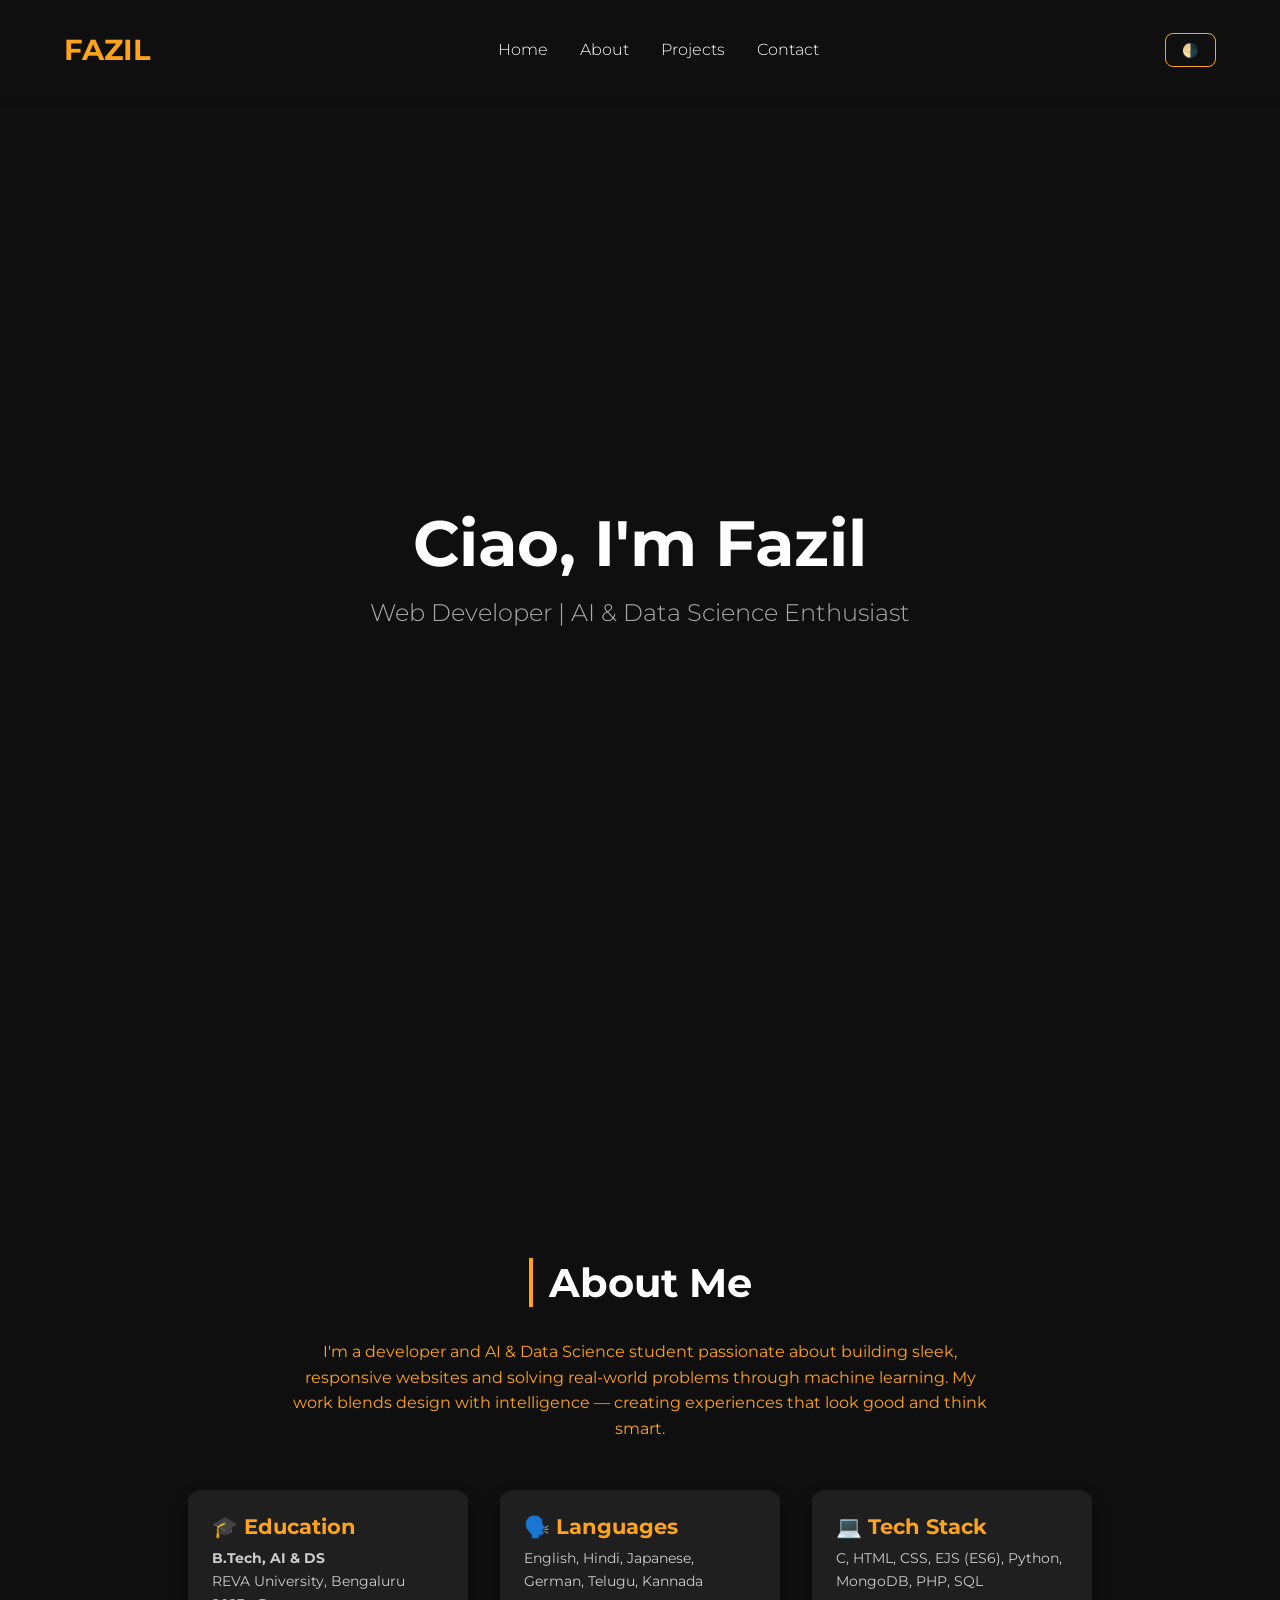
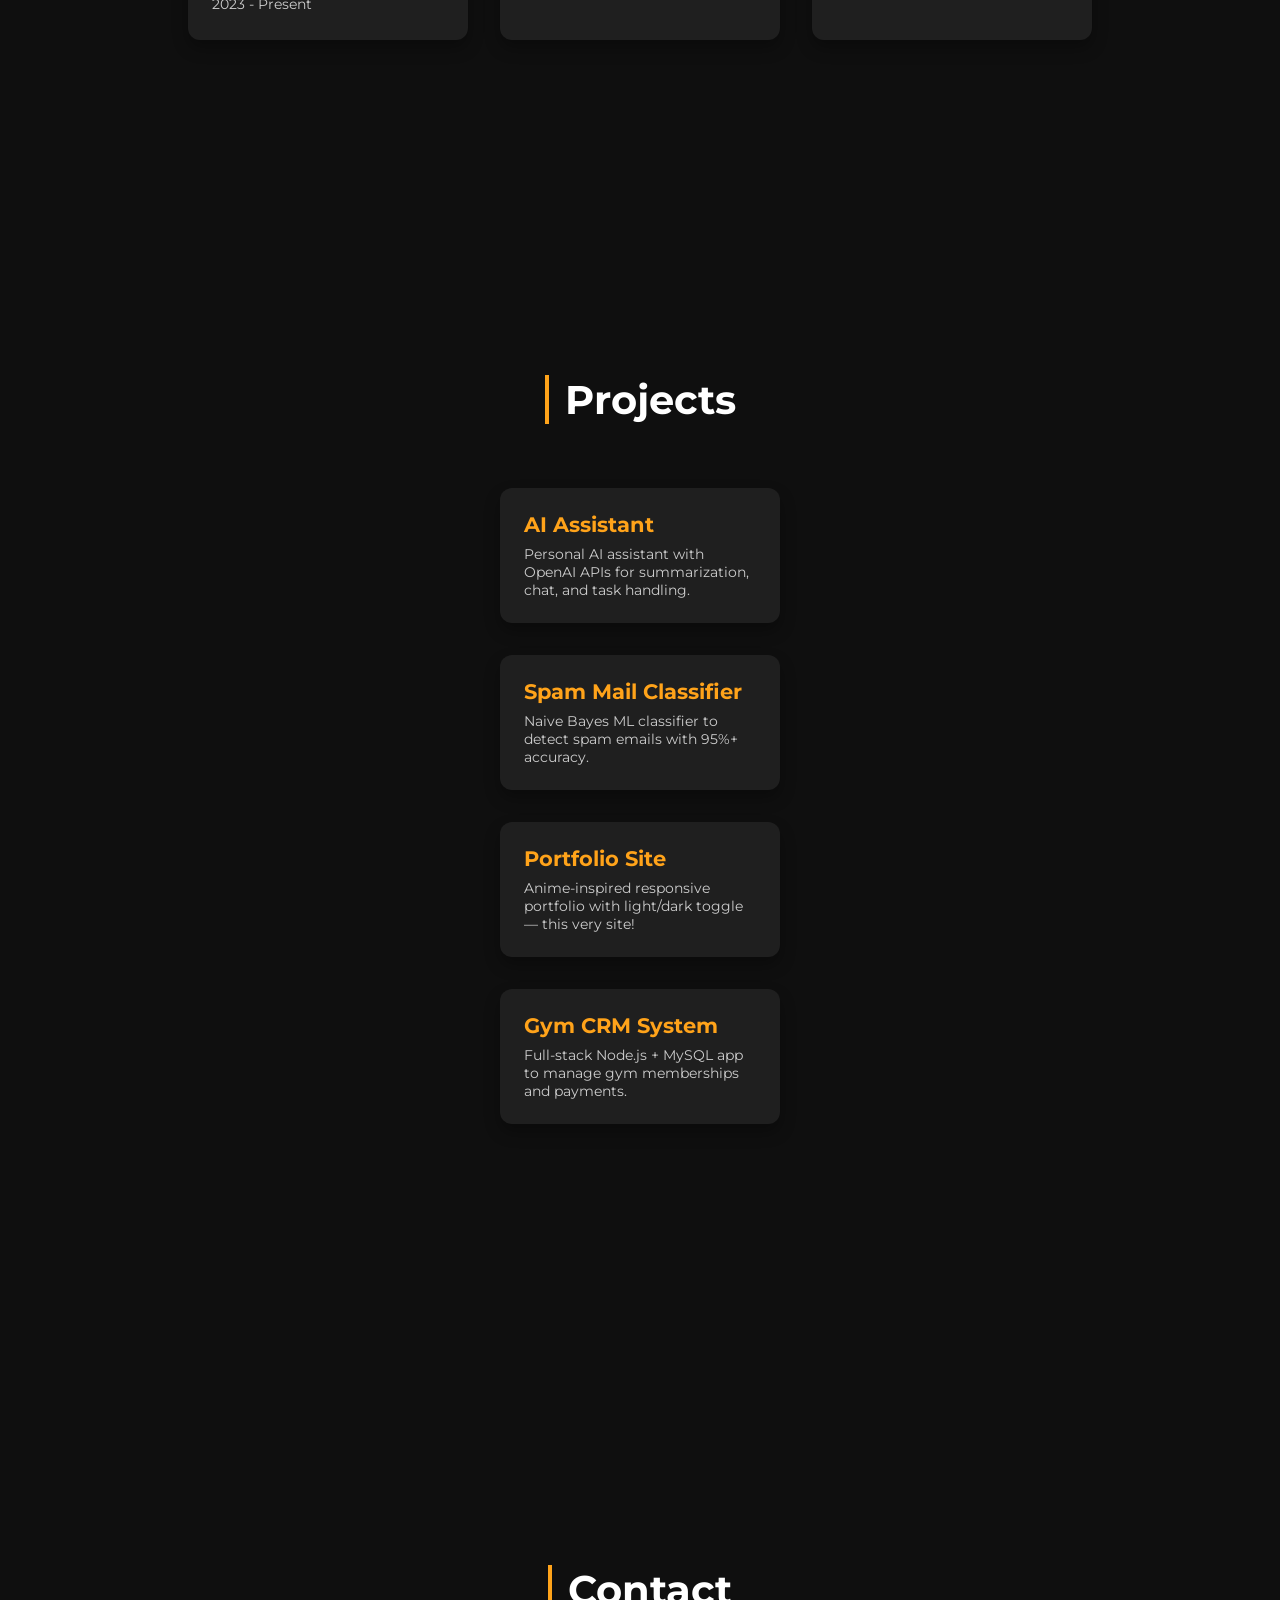
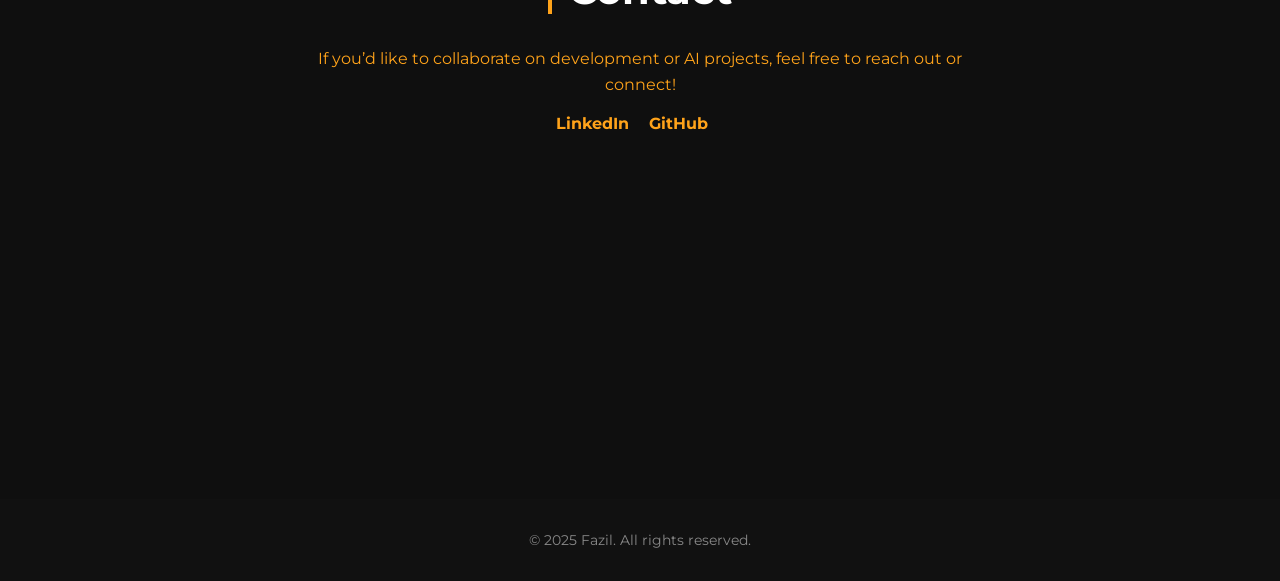
==== templates/index.html @ 6fd5983b "portfolio" ====
<!DOCTYPE html>
<html lang="en">
<head>
  <meta charset="UTF-8" />
  <meta name="viewport" content="width=device-width, initial-scale=1.0"/>
  <title>Portfolio</title>
  <link href="https://fonts.googleapis.com/css2?family=Montserrat:wght@300;700&display=swap" rel="stylesheet" />
  <style>
    :root {
      --bg-dark: #0f0f0f;
      --bg-light: #ffffff;
      --text-dark: #fff;
      --text-light: #000;
      --accent-dark: #ffa31a;
      --accent-light: #3ba5df;
    }

    body[data-theme="dark"] {
      background-color: var(--bg-dark);
      color: var(--text-dark);
    }

    body[data-theme="light"] {
      background-color: var(--bg-light);
      color: var(--text-light);
    }

    * {
      margin: 0;
      padding: 0;
      box-sizing: border-box;
      font-family: 'Montserrat', sans-serif;
      scroll-behavior: smooth;
    }

    body {
      transition: background 0.4s ease, color 0.4s ease;
    }

    nav {
      display: flex;
      justify-content: space-between;
      align-items: center;
      padding: 2rem 4rem;
      background-color: inherit;
      box-shadow: 0 2px 5px rgba(0, 0, 0, 0.1);
      position: sticky;
      top: 0;
      z-index: 999;
    }

    nav .logo {
      font-size: 1.8rem;
      font-weight: 700;
      color: var(--accent-dark);
    }

    body[data-theme="light"] nav .logo {
      color: var(--accent-light);
    }

    nav ul {
      list-style: none;
      display: flex;
      gap: 2rem;
    }

    nav ul li a {
      text-decoration: none;
      font-weight: 300;
      color: inherit;
      transition: color 0.3s;
    }

    nav ul li a:hover {
      color: var(--accent-dark);
    }

    body[data-theme="light"] nav ul li a:hover {
      color: var(--accent-light);
    }

    .theme-toggle {
      background: transparent;
      border: 1px solid var(--accent-dark);
      color: var(--accent-dark);
      padding: 0.5rem 1rem;
      border-radius: 8px;
      cursor: pointer;
    }

    body[data-theme="light"] .theme-toggle {
      border-color: var(--accent-light);
      color: var(--accent-light);
    }

    section {
      padding: 4rem 4rem;
      min-height: 100vh;
      display: flex;
      flex-direction: column;
      justify-content: center;
    }

    .hero {
      display: flex;
      flex-direction: column;
      align-items: center;
      text-align: center;
      padding-top: 6rem;
      animation: fadeInUp 1s ease-out;
    }

    @keyframes fadeInUp {
      from {
        opacity: 0;
        transform: translateY(40px);
      }
      to {
        opacity: 1;
        transform: translateY(0);
      }
    }

    .hero h1 {
      font-size: 4rem;
      font-weight: 700;
    }

    .hero h3 {
      margin-top: 1rem;
      font-size: 1.5rem;
      font-weight: 300;
      color: #aaa;
    }

    .about-section,
    .projects-section,
    .contact-section {
      align-items: center;
      text-align: center;
    }

    .about-section h2,
    .projects-section h2,
    .contact-section h2 {
      font-size: 2.5rem;
      margin-bottom: 2rem;
      border-left: 4px solid var(--accent-dark);
      padding-left: 1rem;
    }

    body[data-theme="light"] .about-section h2,
    body[data-theme="light"] .projects-section h2,
    body[data-theme="light"] .contact-section h2 {
      border-left-color: var(--accent-light);
    }

    .about-section p,
    .contact-section p {
      max-width: 700px;
      line-height: 1.6;
      color: var(--accent-dark);
    }

    body[data-theme="light"] .about-section p,
    body[data-theme="light"] .contact-section p {
      color: var(--accent-light);
    }

    .experience-edu-cards {
      margin-top: 3rem;
      display: flex;
      gap: 2rem;
      flex-wrap: wrap;
      justify-content: center;
    }

    .card {
      background-color: #1f1f1f;
      border-radius: 12px;
      padding: 1.5rem;
      width: 280px;
      box-shadow: 0 8px 16px rgba(0, 0, 0, 0.3);
      transition: transform 0.3s ease;
      text-align: left;
    }

    body[data-theme="light"] .card {
      background-color: #f0f0f0;
    }

    .card:hover {
      transform: translateY(-10px);
    }

    .card h3 {
      color: var(--accent-dark);
      font-size: 1.3rem;
      margin-bottom: 0.5rem;
    }

    body[data-theme="light"] .card h3 {
      color: var(--accent-light);
    }

    .card p {
      color: #ccc;
      font-size: 0.9rem;
    }

    body[data-theme="light"] .card p {
      color: #444;
    }

    .project-cards {
      display: grid;
      grid-template-columns: repeat(auto-fit, minmax(250px, 1fr));
      gap: 2rem;
      margin-top: 2rem;
    }

    .contact-links {
      margin-top: 1rem;
    }

    .contact-links a {
      margin-right: 1rem;
      text-decoration: none;
      font-weight: bold;
      color: var(--accent-dark);
      transition: opacity 0.3s;
    }

    body[data-theme="light"] .contact-links a {
      color: var(--accent-light);
    }

    .contact-links a:hover {
      opacity: 0.7;
    }

    footer {
      text-align: center;
      padding: 2rem;
      font-size: 0.9rem;
      color: #888;
      background-color: #111;
    }

    body[data-theme="light"] footer {
      background-color: #eee;
      color: #666;
    }

    @media (max-width: 768px) {
      nav {
        flex-direction: column;
        align-items: flex-start;
        gap: 1rem;
      }

      .hero h1 {
        font-size: 2.5rem;
      }

      .theme-toggle {
        margin-top: 1rem;
      }
    }
  </style>
</head>

<body data-theme="dark">
  <nav>
    <div class="logo">FAZIL</div>
    <ul>
      <li><a href="#home">Home</a></li>
      <li><a href="#about">About</a></li>
      <li><a href="#projects">Projects</a></li>
      <li><a href="#contact">Contact</a></li>
    </ul>
    <button class="theme-toggle" onclick="toggleTheme()">🌗</button>
  </nav>

  <section id="home" class="hero">
    <h1>Ciao, I'm Fazil</h1>
    <h3>Web Developer | AI & Data Science Enthusiast</h3>
  </section>

  <section id="about" class="about-section">
    <h2>About Me</h2>
    <p>
      I'm a developer and AI & Data Science student passionate about building sleek, responsive websites and solving real-world problems through machine learning. My work blends design with intelligence — creating experiences that look good and think smart.
    </p>
      <div class="experience-edu-cards">
        <div class="card">
          <h3>🎓 Education</h3>
          <p><strong>B.Tech, AI & DS</strong><br>REVA University, Bengaluru<br>2023 - Present</p>
        </div>
        <div class="card">
          <h3>🗣️ Languages</h3>
          <p>English, Hindi, Japanese, German, Telugu, Kannada</p>
        </div>
        <div class="card">
          <h3>💻 Tech Stack</h3>
          <p>C, HTML, CSS, EJS (ES6), Python, MongoDB, PHP, SQL</p>
        </div>
    </div>

  </section>

  <section id="projects" class="projects-section">
    <h2>Projects</h2>
    <div class="project-cards">
      <div class="card">
        <h3>AI Assistant</h3>
        <p>Personal AI assistant with OpenAI APIs for summarization, chat, and task handling.</p>
      </div>
      <div class="card">
        <h3>Spam Mail Classifier</h3>
        <p>Naive Bayes ML classifier to detect spam emails with 95%+ accuracy.</p>
      </div>
      <div class="card">
        <h3>Portfolio Site</h3>
        <p>Anime-inspired responsive portfolio with light/dark toggle — this very site!</p>
      </div>
      <div class="card">
        <h3>Gym CRM System</h3>
        <p>Full-stack Node.js + MySQL app to manage gym memberships and payments.</p>
      </div>
    </div>
  </section>

  <section id="contact" class="contact-section">
    <h2>Contact</h2>
    <p>If you’d like to collaborate on development or AI projects, feel free to reach out or connect!</p>
    <div class="contact-links">
      <a href="https://www.linkedin.com/in/fazilimaad523" target="_blank">LinkedIn</a>
      <a href="https://github.com/f4zill" target="_blank">GitHub</a>
    </div>
  </section>

  <footer>
    © 2025 Fazil. All rights reserved.
  </footer>

  <script>
    function toggleTheme() {
      const body = document.body;
      const currentTheme = body.getAttribute('data-theme');
      body.setAttribute('data-theme', currentTheme === 'light' ? 'dark' : 'light');
    }
  </script>
</body>
</html>
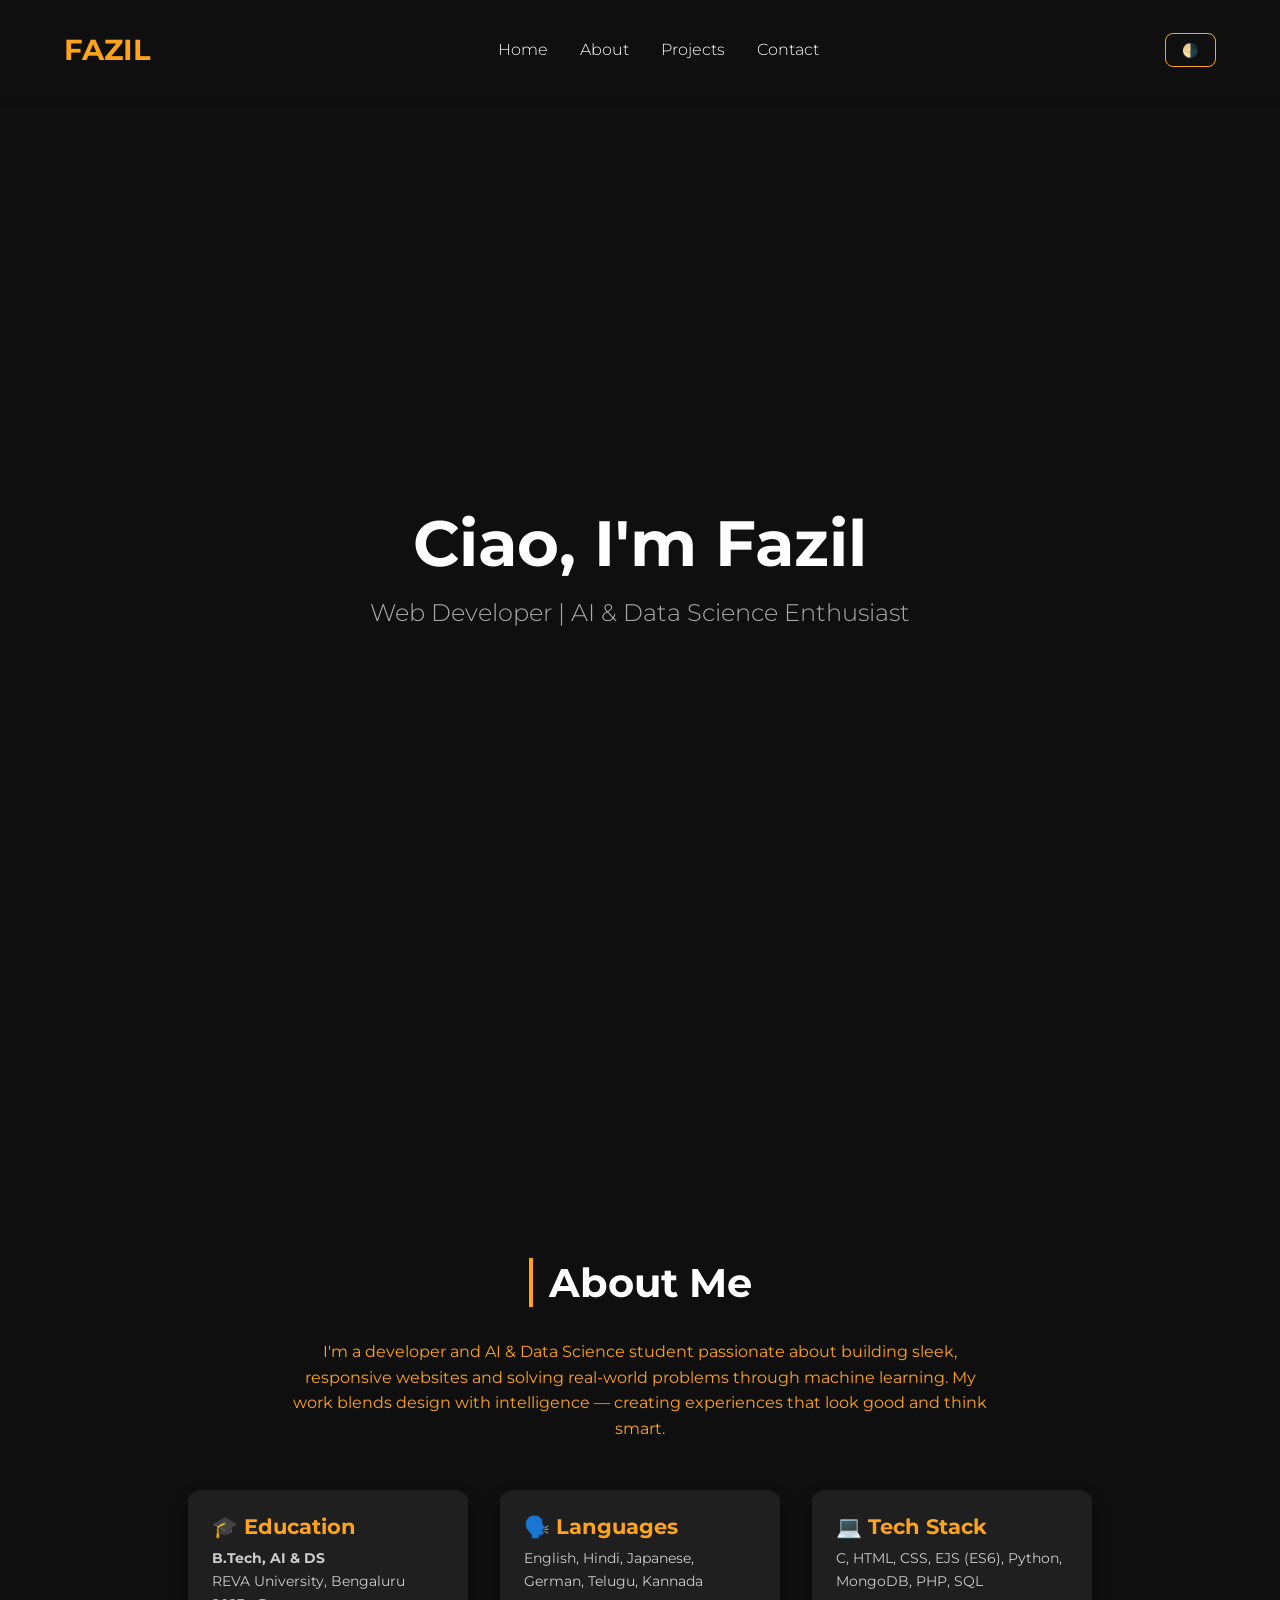
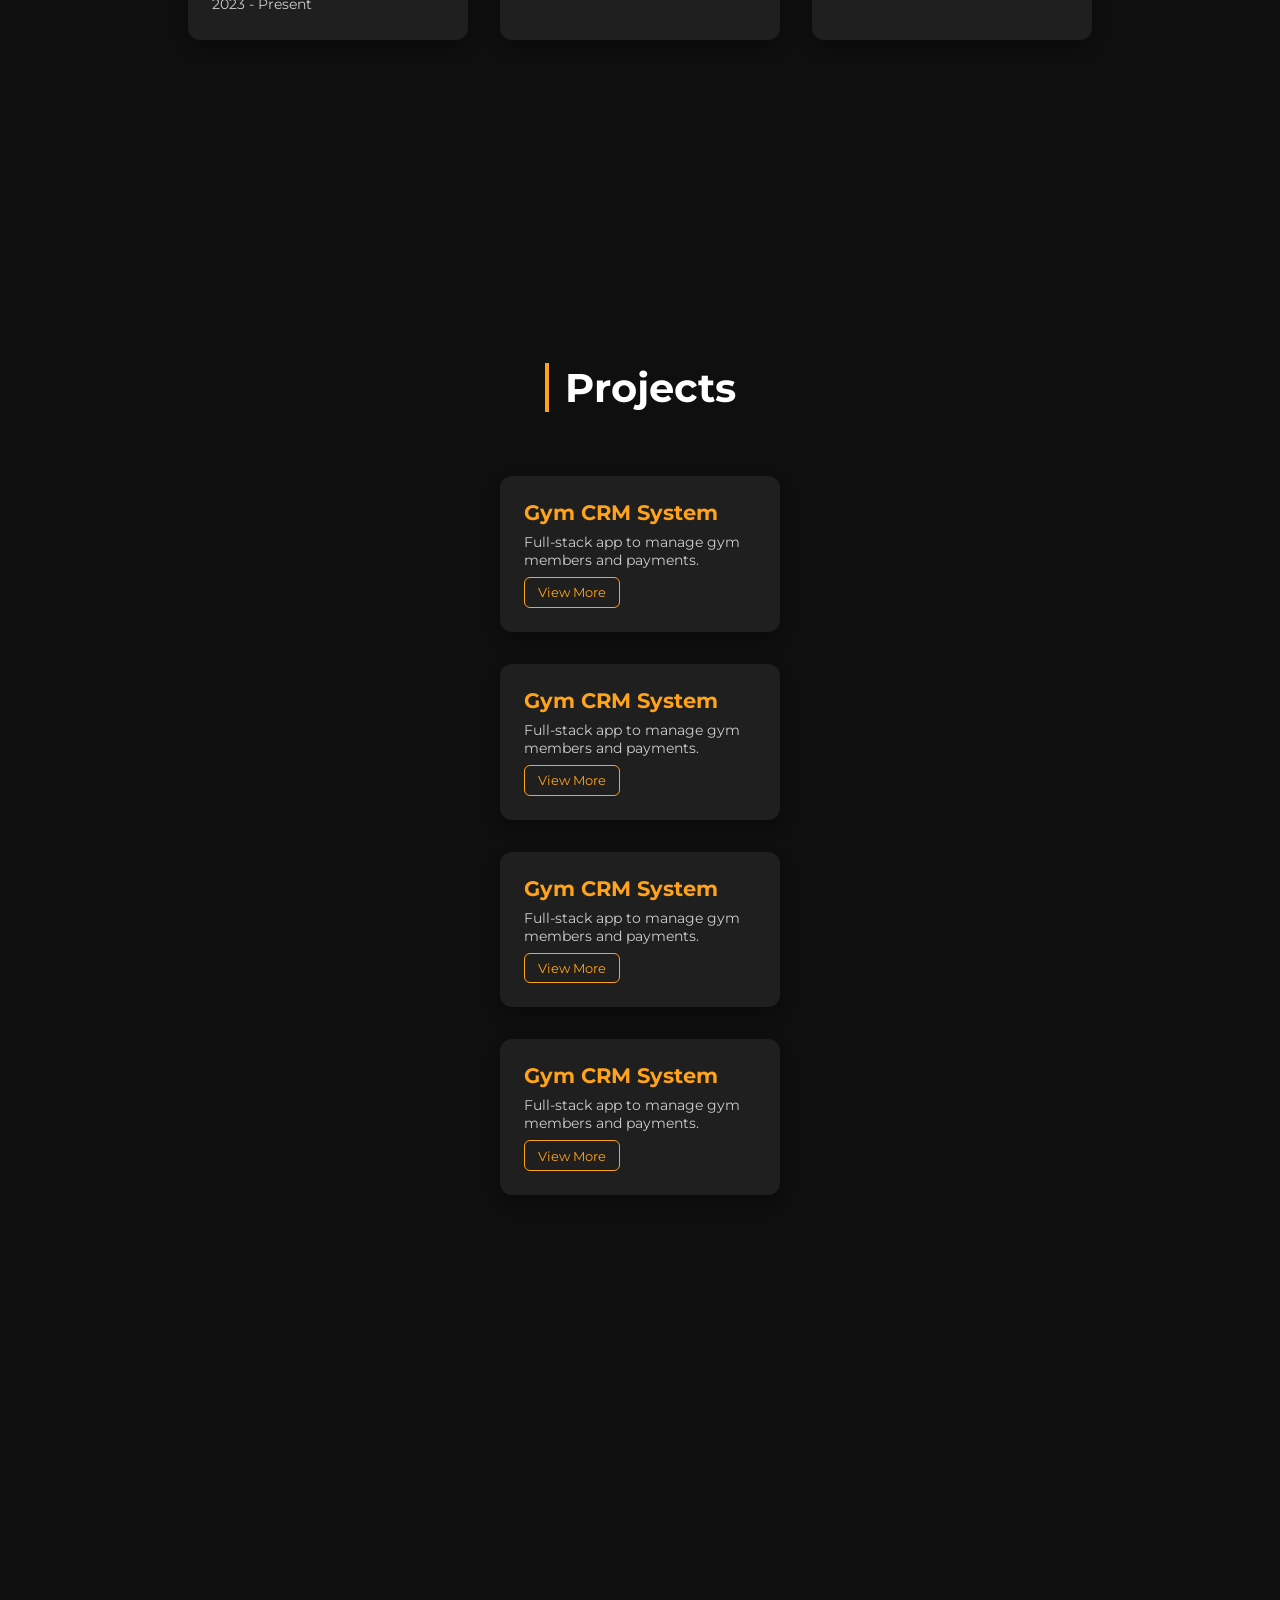
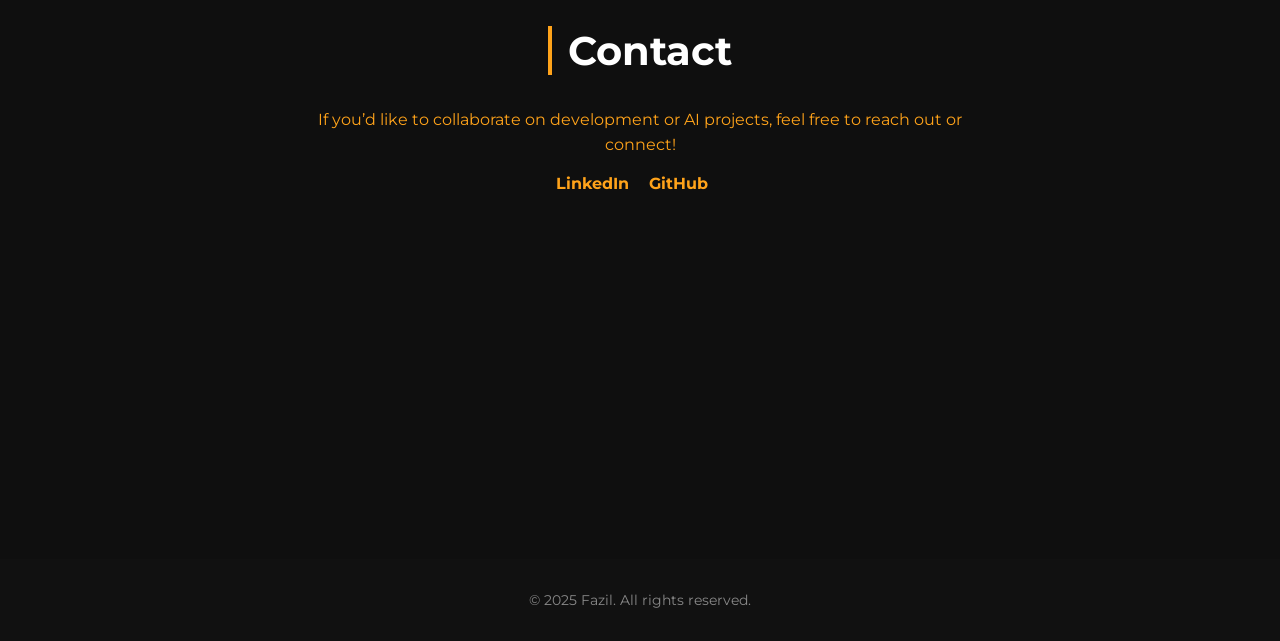
==== commit 9a65f9da: "Initial commit of my Flask portfolio" ====
--- a/templates/index.html
+++ b/templates/index.html
@@ -268,6 +268,38 @@
         margin-top: 1rem;
       }
     }
+    .project-details {
+  display: none;
+  margin-top: 1rem;
+  font-size: 0.9rem;
+  color: #ccc;
+  transition: all 0.3s ease;
+}
+
+body[data-theme="light"] .project-details {
+  color: #444;
+}
+
+.card button {
+  margin-top: 0.5rem;
+  background-color: transparent;
+  border: 1px solid var(--accent-dark);
+  color: var(--accent-dark);
+  padding: 0.4rem 0.8rem;
+  border-radius: 6px;
+  cursor: pointer;
+  transition: 0.3s;
+}
+
+body[data-theme="light"] .card button {
+  border-color: var(--accent-light);
+  color: var(--accent-light);
+}
+
+.card button:hover {
+  opacity: 0.8;
+}
+
   </style>
 </head>
 
@@ -314,20 +346,44 @@
     <h2>Projects</h2>
     <div class="project-cards">
       <div class="card">
-        <h3>AI Assistant</h3>
-        <p>Personal AI assistant with OpenAI APIs for summarization, chat, and task handling.</p>
-      </div>
-      <div class="card">
-        <h3>Spam Mail Classifier</h3>
-        <p>Naive Bayes ML classifier to detect spam emails with 95%+ accuracy.</p>
-      </div>
-      <div class="card">
-        <h3>Portfolio Site</h3>
-        <p>Anime-inspired responsive portfolio with light/dark toggle — this very site!</p>
+        <h3>Gym CRM System</h3>
+        <p>Full-stack app to manage gym members and payments.</p>
+        <button onclick="toggleDetails(this)">View More</button>
+        <div class="project-details">
+          <p>This Node.js + MySQL-based CRM helps gyms handle memberships, attendance, and billing. Includes admin panel and responsive UI.</p>
+          <p><strong>Tech:</strong> Node.js, Express, MySQL, EJS</p>
+          <a href="https://github.com/f4zill/gym-crm" target="_blank">🔗 GitHub</a>
+        </div>
       </div>
       <div class="card">
         <h3>Gym CRM System</h3>
-        <p>Full-stack Node.js + MySQL app to manage gym memberships and payments.</p>
+        <p>Full-stack app to manage gym members and payments.</p>
+        <button onclick="toggleDetails(this)">View More</button>
+        <div class="project-details">
+          <p>This Node.js + MySQL-based CRM helps gyms handle memberships, attendance, and billing. Includes admin panel and responsive UI.</p>
+          <p><strong>Tech:</strong> Node.js, Express, MySQL, EJS</p>
+          <a href="https://github.com/f4zill/gym-crm" target="_blank">🔗 GitHub</a>
+        </div>
+      </div>
+      <div class="card">
+        <h3>Gym CRM System</h3>
+        <p>Full-stack app to manage gym members and payments.</p>
+        <button onclick="toggleDetails(this)">View More</button>
+        <div class="project-details">
+          <p>This Node.js + MySQL-based CRM helps gyms handle memberships, attendance, and billing. Includes admin panel and responsive UI.</p>
+          <p><strong>Tech:</strong> Node.js, Express, MySQL, EJS</p>
+          <a href="https://github.com/f4zill/gym-crm" target="_blank">🔗 GitHub</a>
+        </div>
+      </div>
+      <div class="card">
+        <h3>Gym CRM System</h3>
+        <p>Full-stack app to manage gym members and payments.</p>
+        <button onclick="toggleDetails(this)">View More</button>
+        <div class="project-details">
+          <p>This Node.js + MySQL-based CRM helps gyms handle memberships, attendance, and billing. Includes admin panel and responsive UI.</p>
+          <p><strong>Tech:</strong> Node.js, Express, MySQL, EJS</p>
+          <a href="https://github.com/f4zill/gym-crm" target="_blank">🔗 GitHub</a>
+        </div>
       </div>
     </div>
   </section>
@@ -351,6 +407,12 @@
       const currentTheme = body.getAttribute('data-theme');
       body.setAttribute('data-theme', currentTheme === 'light' ? 'dark' : 'light');
     }
+      function toggleDetails(btn) {
+    const details = btn.nextElementSibling;
+    const isVisible = details.style.display === "block";
+    details.style.display = isVisible ? "none" : "block";
+    btn.textContent = isVisible ? "View More" : "View Less";
+  }
   </script>
 </body>
 </html>
